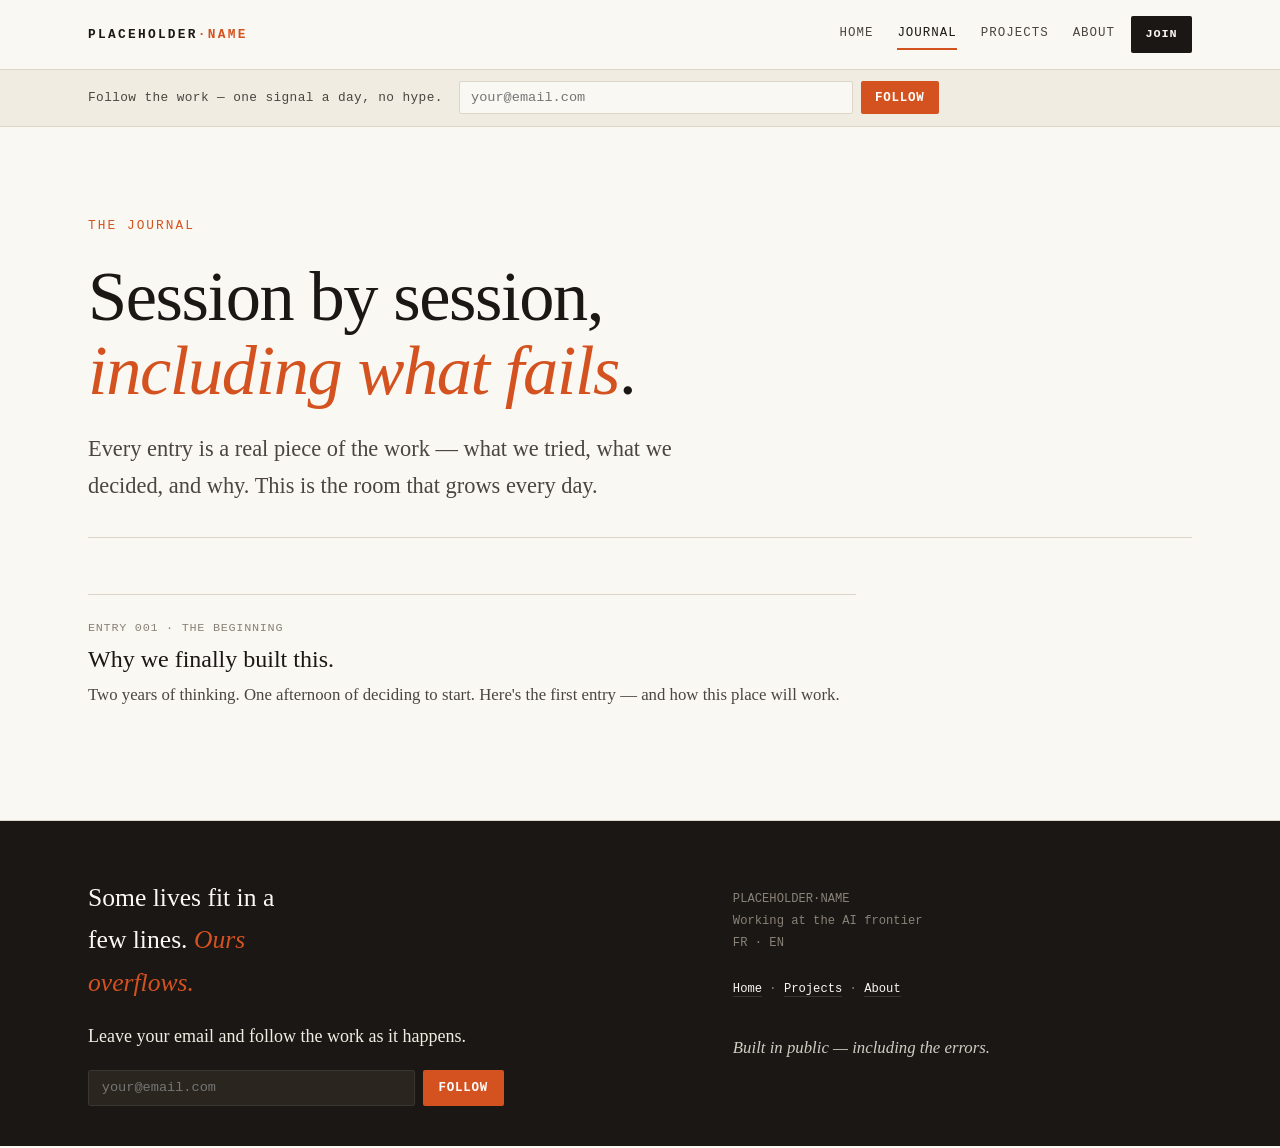
==== journal.html @ db7d2392 "Add files via upload" ====
<!DOCTYPE html>
<html lang="en">
<head>
<meta charset="utf-8">
<meta name="viewport" content="width=device-width, initial-scale=1">
<title>Journal — Mireille Frenette & Benoit Guerville</title>
<meta name="description" content="The daily journal: sessions, findings, and reactions to what's moving at the AI frontier — in our own voice.">
<link rel="stylesheet" href="style.css">
</head>
<body>
<header class="site">
  <div class="bar">
    <a class="brand" href="index.html">PLACEHOLDER<span>·NAME</span></a>
    <div style="display:flex;align-items:center;gap:1rem;">
      <nav class="menu" id="menu">
        <a href="index.html">Home</a>
        <a href="journal.html" aria-current="page">Journal</a>
        <a href="projects.html">Projects</a>
        <a href="about.html">About</a>
      </nav>
      <a class="join-btn" href="#join">Join</a>
      <button class="menu-toggle" id="toggle" aria-label="Menu" aria-expanded="false">
        <svg width="24" height="24" viewBox="0 0 24 24" fill="none" stroke="currentColor" stroke-width="2"><line x1="3" y1="6" x2="21" y2="6"/><line x1="3" y1="12" x2="21" y2="12"/><line x1="3" y1="18" x2="21" y2="18"/></svg>
      </button>
    </div>
  </div>
  <div class="capture-strip"><div class="inner">
    <p>Follow the work — one signal a day, no hype.</p>
    <form onsubmit="return fakeSubmit(event)"><input type="email" placeholder="your@email.com" required aria-label="Email"><button type="submit">Follow</button></form>
  </div></div>
</header>

<div class="wrap">
  <section class="hero" style="padding-bottom:2rem;">
    <p class="eyebrow">The journal</p>
    <h1>Session by session, <em>including what fails</em>.</h1>
    <p class="lede">Every entry is a real piece of the work — what we tried, what we decided, and why. This is the room that grows every day.</p>
  </section>
  <section class="block">
    <div class="post-list">
      <a class="post-item" href="posts/hello.html">
        <p class="meta">Entry 001 · the beginning</p>
        <h3>Why we finally built this.</h3>
        <p>Two years of thinking. One afternoon of deciding to start. Here's the first entry — and how this place will work.</p>
      </a>
      <!-- NEW POSTS GET ADDED HERE — one <a class="post-item"> block per post,
           or generated automatically by an agent writing into this folder. -->
    </div>
  </section>
</div>

<footer class="site" id="join">
  <div class="wrap"><div class="foot-grid">
    <div>
      <h3>Some lives fit in a few lines. <em>Ours overflows.</em></h3>
      <p style="color:var(--paper-deep);max-width:26rem;">Leave your email and follow the work as it happens.</p>
      <form onsubmit="return fakeSubmit(event)"><input type="email" placeholder="your@email.com" required aria-label="Email"><button type="submit">Follow</button></form>
    </div>
    <div class="colophon">
      <p>PLACEHOLDER·NAME<br>Working at the AI frontier<br>FR · EN</p>
      <p style="margin-top:1.5rem;"><a href="index.html">Home</a> · <a href="projects.html">Projects</a> · <a href="about.html">About</a></p>
      <p class="tagline">Built in public — including the errors.</p>
    </div>
  </div></div>
</footer>

<script>
  var t=document.getElementById('toggle'),m=document.getElementById('menu');
  t.addEventListener('click',function(){var o=m.classList.toggle('open');t.setAttribute('aria-expanded',o);});
  function fakeSubmit(e){e.preventDefault();alert('Email capture works here — we\'ll connect your real list when we go live.');return false;}
</script>
</body>
</html>
---- style.css ----
/* =========================================================================
   SHARED SHELL — defined once, inherited by every page.
   Design principle: OVERFLOW + CONTRAST (the grand écart).
   Refined editorial serif against plain technical mono.
   Calm space against dense bursts. One hot accent, used sparingly.
   ========================================================================= */

:root {
  /* Palette — ink & paper with a single "ember" accent and a cool counter-accent.
     Not Hugo's red/black; not the cream-serif-terracotta AI default. */
  --paper:      #faf8f3;   /* warm off-white, but quieter than the trendy cream */
  --paper-deep: #f0ece2;
  --ink:        #1a1714;   /* near-black, warm */
  --ink-soft:   #4a4540;
  --ink-faint:  #8a8278;
  --ember:      #d4521f;   /* the hot accent — burnt orange, used with restraint */
  --cool:       #2f4858;   /* the counter — deep slate-teal, the "other hat" */
  --line:       #ddd6c8;

  --serif: "Georgia", "Iowan Old Style", "Palatino", serif;
  --mono:  "SF Mono", "JetBrains Mono", "Menlo", "Consolas", monospace;

  --measure: 38rem;
  --maxw: 72rem;
}

* { box-sizing: border-box; }

html { -webkit-text-size-adjust: 100%; }

body {
  margin: 0;
  background: var(--paper);
  color: var(--ink);
  font-family: var(--serif);
  font-size: 1.125rem;
  line-height: 1.65;
  -webkit-font-smoothing: antialiased;
}

/* ---- Layout shell ---- */
.wrap { width: 100%; max-width: var(--maxw); margin: 0 auto; padding: 0 1.5rem; }

/* =========================================================================
   HEADER — menu line + email capture worked INTO the header (per Mireille).
   ========================================================================= */
header.site {
  border-bottom: 1px solid var(--line);
  background: var(--paper);
  position: sticky; top: 0; z-index: 50;
}
.bar {
  display: flex; align-items: center; justify-content: space-between;
  gap: 1rem; padding: 1rem 1.5rem; max-width: var(--maxw); margin: 0 auto;
}
.brand {
  font-family: var(--mono);
  font-size: .8rem; letter-spacing: .18em; text-transform: uppercase;
  font-weight: 600; text-decoration: none; color: var(--ink);
  white-space: nowrap;
}
.brand span { color: var(--ember); }

nav.menu { display: flex; align-items: center; gap: 1.5rem; }
nav.menu a {
  font-family: var(--mono); font-size: .78rem; letter-spacing: .08em;
  text-transform: uppercase; text-decoration: none; color: var(--ink-soft);
  padding: .25rem 0; border-bottom: 2px solid transparent; transition: .15s;
}
nav.menu a:hover, nav.menu a[aria-current="page"] { color: var(--ink); border-color: var(--ember); }

/* the persistent JOIN button — stays visible even when menu collapses on mobile */
.join-btn {
  font-family: var(--mono); font-size: .74rem; letter-spacing: .08em;
  text-transform: uppercase; font-weight: 600;
  background: var(--ink); color: var(--paper);
  text-decoration: none; padding: .55rem .9rem; border-radius: 2px;
  white-space: nowrap; transition: .15s;
}
.join-btn:hover { background: var(--ember); }

/* email capture line UNDER the menu line */
.capture-strip {
  border-top: 1px solid var(--line);
  background: var(--paper-deep);
}
.capture-strip .inner {
  max-width: var(--maxw); margin: 0 auto; padding: .7rem 1.5rem;
  display: flex; align-items: center; gap: 1rem; flex-wrap: wrap;
}
.capture-strip p {
  margin: 0; font-family: var(--mono); font-size: .8rem;
  letter-spacing: .03em; color: var(--ink-soft);
}
.capture-strip form { display: flex; gap: .5rem; flex: 1; min-width: 16rem; max-width: 30rem; }
.capture-strip input[type=email] {
  flex: 1; font-family: var(--mono); font-size: .85rem;
  padding: .5rem .7rem; border: 1px solid var(--line); border-radius: 2px;
  background: var(--paper); color: var(--ink);
}
.capture-strip input[type=email]:focus { outline: 2px solid var(--ember); outline-offset: 1px; }
.capture-strip button {
  font-family: var(--mono); font-size: .78rem; letter-spacing: .06em;
  text-transform: uppercase; font-weight: 600; cursor: pointer;
  background: var(--ember); color: #fff; border: 0; border-radius: 2px;
  padding: .5rem .9rem; transition: .15s;
}
.capture-strip button:hover { background: var(--ink); }

/* mobile menu toggle */
.menu-toggle { display: none; background: none; border: 0; cursor: pointer; padding: .4rem; }
.menu-toggle svg { display: block; }

@media (max-width: 720px) {
  nav.menu {
    display: none; position: absolute; top: 100%; left: 0; right: 0;
    flex-direction: column; align-items: flex-start; gap: 0;
    background: var(--paper); border-bottom: 1px solid var(--line); padding: .5rem 1.5rem 1rem;
  }
  nav.menu.open { display: flex; }
  nav.menu a { padding: .6rem 0; width: 100%; }
  .menu-toggle { display: block; }
  /* JOIN stays visible next to the hamburger */
}

/* =========================================================================
   HERO — the thesis. The grand écart, stated.
   ========================================================================= */
.hero { padding: 5.5rem 0 4rem; }
.hero .eyebrow {
  font-family: var(--mono); font-size: .8rem; letter-spacing: .16em;
  text-transform: uppercase; color: var(--ember); margin: 0 0 1.5rem;
}
.hero h1 {
  font-family: var(--serif); font-weight: 400;
  font-size: clamp(2.4rem, 6vw, 4.4rem); line-height: 1.05;
  letter-spacing: -.02em; margin: 0 0 1.5rem; max-width: 20ch;
}
.hero h1 em { font-style: italic; color: var(--ember); }
.hero .lede {
  font-size: clamp(1.15rem, 2.4vw, 1.4rem); color: var(--ink-soft);
  max-width: var(--measure); margin: 0;
}

/* the contrast device: a mono "spec line" under the serif hero */
.spec-line {
  font-family: var(--mono); font-size: .8rem; letter-spacing: .04em;
  color: var(--ink-faint); margin-top: 2.5rem; padding-top: 1.5rem;
  border-top: 1px solid var(--line); display: flex; flex-wrap: wrap; gap: 1.5rem;
}
.spec-line b { color: var(--ink); font-weight: 600; }

/* =========================================================================
   SECTIONS
   ========================================================================= */
section.block { padding: 3.5rem 0; border-top: 1px solid var(--line); }
.section-label {
  font-family: var(--mono); font-size: .78rem; letter-spacing: .14em;
  text-transform: uppercase; color: var(--cool); margin: 0 0 1.75rem;
}
h2.big {
  font-family: var(--serif); font-weight: 400;
  font-size: clamp(1.8rem, 4vw, 2.8rem); line-height: 1.1;
  letter-spacing: -.015em; margin: 0 0 1.25rem; max-width: 24ch;
}
.prose { max-width: var(--measure); }
.prose p { margin: 0 0 1.1rem; }
.prose p:last-child { margin-bottom: 0; }
.prose em { color: var(--ember); font-style: italic; }

/* the "overflow" two-column contrast: serif story | mono facts */
.split { display: grid; grid-template-columns: 1.4fr 1fr; gap: 3rem; align-items: start; }
.split .facts {
  font-family: var(--mono); font-size: .9rem; line-height: 1.7; color: var(--ink-soft);
}
.split .facts .fact { padding: .6rem 0; border-bottom: 1px solid var(--line); }
.split .facts .fact:first-child { border-top: 1px solid var(--line); }
.split .facts b { color: var(--ink); }
@media (max-width: 720px) { .split { grid-template-columns: 1fr; gap: 1.5rem; } }

/* =========================================================================
   JOURNAL / POST LIST
   ========================================================================= */
.post-list { max-width: 48rem; }
.post-item { display: block; text-decoration: none; color: inherit;
  padding: 1.5rem 0; border-top: 1px solid var(--line); transition: .15s; }
.post-item:hover { padding-left: .5rem; }
.post-item:hover h3 { color: var(--ember); }
.post-item .meta { font-family: var(--mono); font-size: .74rem; letter-spacing: .06em;
  text-transform: uppercase; color: var(--ink-faint); margin: 0 0 .4rem; }
.post-item h3 { font-family: var(--serif); font-weight: 400; font-size: 1.5rem;
  line-height: 1.2; margin: 0 0 .4rem; transition: .15s; }
.post-item p { margin: 0; color: var(--ink-soft); font-size: 1.05rem; }

/* =========================================================================
   PROJECTS / TOOLS  (framed now, fills in within days)
   ========================================================================= */
.cards { display: grid; grid-template-columns: repeat(2, 1fr); gap: 1.25rem; }
@media (max-width: 720px) { .cards { grid-template-columns: 1fr; } }
.card { border: 1px solid var(--line); border-radius: 3px; padding: 1.75rem;
  background: var(--paper); transition: .15s; }
.card.soon { border-style: dashed; color: var(--ink-faint); }
.card .tag { font-family: var(--mono); font-size: .7rem; letter-spacing: .1em;
  text-transform: uppercase; color: var(--cool); margin: 0 0 .75rem; }
.card.soon .tag { color: var(--ink-faint); }
.card h3 { font-family: var(--serif); font-weight: 400; font-size: 1.35rem; margin: 0 0 .5rem; }
.card p { margin: 0; font-size: 1rem; color: var(--ink-soft); }

/* =========================================================================
   FOOTER — capture again + the bio's closing line
   ========================================================================= */
footer.site { border-top: 1px solid var(--line); background: var(--ink); color: var(--paper);
  padding: 3.5rem 0 2.5rem; margin-top: 2rem; }
footer.site .foot-grid { display: grid; grid-template-columns: 1.3fr 1fr; gap: 3rem; }
@media (max-width: 720px) { footer.site .foot-grid { grid-template-columns: 1fr; gap: 2rem; } }
footer.site h3 { font-family: var(--serif); font-weight: 400; font-size: 1.6rem; margin: 0 0 1rem; max-width: 18ch; }
footer.site h3 em { color: var(--ember); font-style: italic; }
footer.site form { display: flex; gap: .5rem; max-width: 26rem; margin-top: 1rem; }
footer.site input[type=email] { flex: 1; font-family: var(--mono); font-size: .85rem;
  padding: .6rem .8rem; border: 1px solid #3a352f; border-radius: 2px; background: #2a261f; color: var(--paper); }
footer.site input[type=email]:focus { outline: 2px solid var(--ember); }
footer.site button { font-family: var(--mono); font-size: .78rem; letter-spacing: .06em;
  text-transform: uppercase; font-weight: 600; cursor: pointer; background: var(--ember);
  color: #fff; border: 0; border-radius: 2px; padding: .6rem 1rem; }
footer.site button:hover { background: var(--paper); color: var(--ink); }
footer.site .colophon { font-family: var(--mono); font-size: .76rem; line-height: 1.8;
  color: var(--ink-faint); }
footer.site .colophon a { color: var(--paper); text-decoration: none; border-bottom: 1px solid #3a352f; }
footer.site .tagline { font-family: var(--serif); font-style: italic; font-size: 1.05rem;
  color: var(--paper-deep); margin-top: 2rem; opacity: .85; }

/* =========================================================================
   POPUP — gentle, one-time, remembers dismissal (in-memory; see note)
   ========================================================================= */
.pop { position: fixed; inset: 0; background: rgba(26,23,20,.55); display: none;
  align-items: center; justify-content: center; z-index: 100; padding: 1.5rem; }
.pop.show { display: flex; }
.pop .panel { background: var(--paper); max-width: 26rem; width: 100%; padding: 2.25rem;
  border-radius: 4px; position: relative; box-shadow: 0 20px 60px rgba(0,0,0,.25); }
.pop .panel .eyebrow { font-family: var(--mono); font-size: .75rem; letter-spacing: .14em;
  text-transform: uppercase; color: var(--ember); margin: 0 0 .75rem; }
.pop .panel h3 { font-family: var(--serif); font-weight: 400; font-size: 1.6rem; margin: 0 0 .5rem; }
.pop .panel p { margin: 0 0 1.25rem; color: var(--ink-soft); font-size: 1rem; }
.pop .panel form { display: flex; gap: .5rem; }
.pop .panel input[type=email] { flex: 1; font-family: var(--mono); font-size: .85rem;
  padding: .6rem .8rem; border: 1px solid var(--line); border-radius: 2px; background: #fff; }
.pop .panel input[type=email]:focus { outline: 2px solid var(--ember); }
.pop .panel button.go { font-family: var(--mono); font-size: .78rem; letter-spacing: .06em;
  text-transform: uppercase; font-weight: 600; cursor: pointer; background: var(--ember);
  color: #fff; border: 0; border-radius: 2px; padding: .6rem 1rem; }
.pop .panel .close { position: absolute; top: .75rem; right: .9rem; background: none; border: 0;
  font-size: 1.5rem; line-height: 1; cursor: pointer; color: var(--ink-faint); }

/* Article body for individual posts */
article.post { padding: 3.5rem 0; }
article.post .meta { font-family: var(--mono); font-size: .78rem; letter-spacing: .08em;
  text-transform: uppercase; color: var(--ink-faint); margin: 0 0 1rem; }
article.post h1 { font-family: var(--serif); font-weight: 400; font-size: clamp(2rem,5vw,3rem);
  line-height: 1.1; letter-spacing: -.02em; margin: 0 0 2rem; max-width: 22ch; }
article.post .body { max-width: var(--measure); }
article.post .body p { margin: 0 0 1.3rem; }
article.post .body h2 { font-family: var(--serif); font-weight: 400; font-size: 1.6rem; margin: 2.5rem 0 1rem; }

@media (prefers-reduced-motion: reduce) { * { transition: none !important; animation: none !important; } }
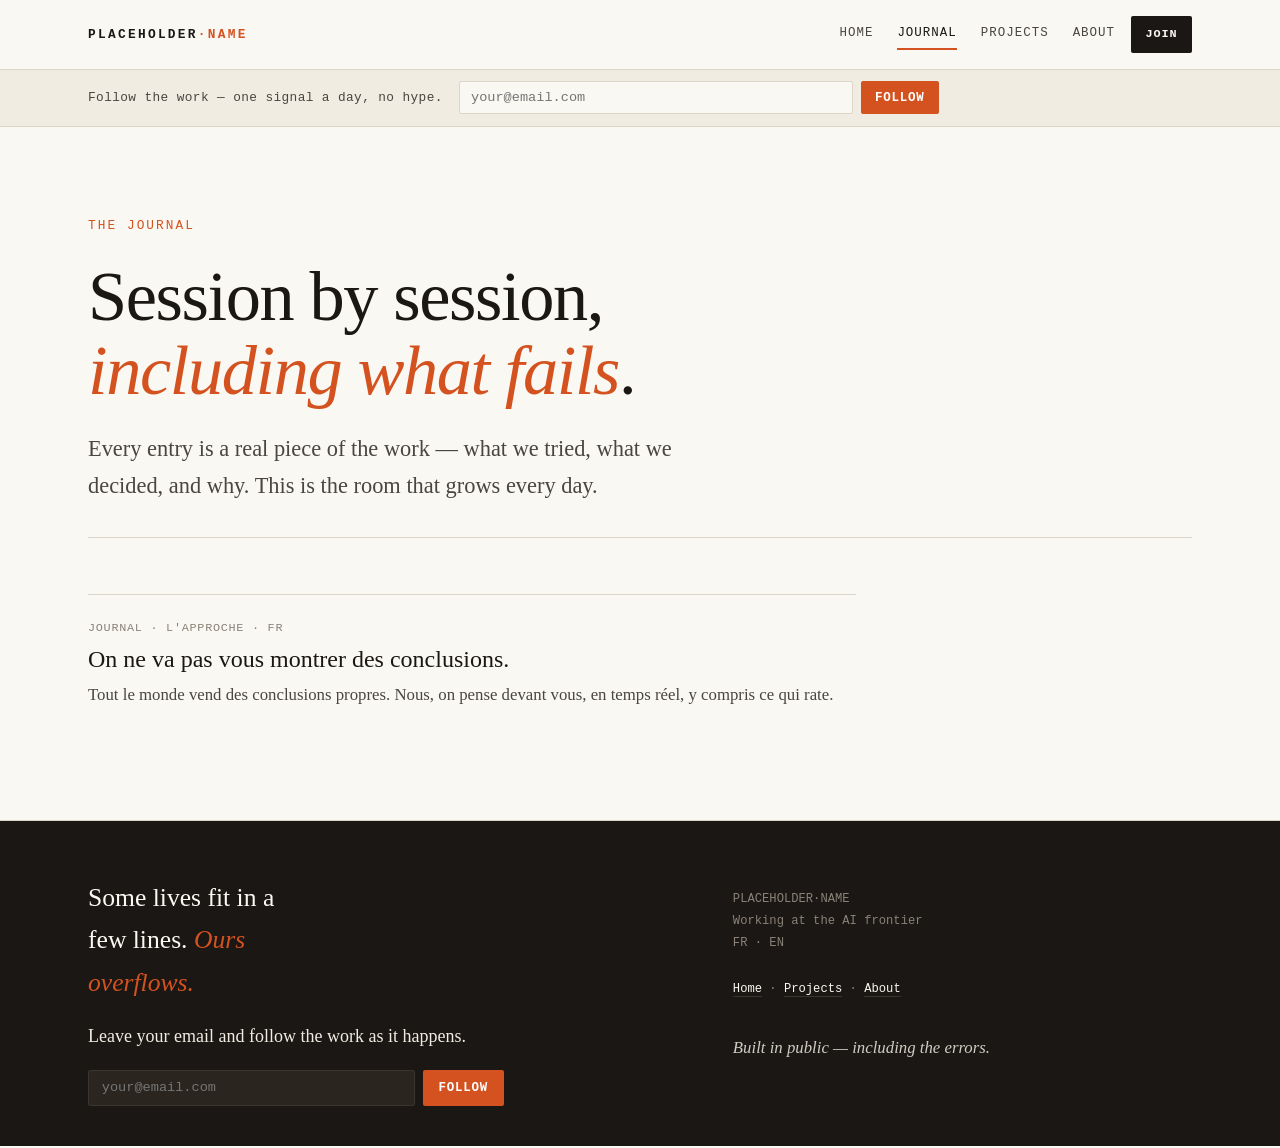
==== commit a205cc34: "Add files via upload" ====
--- a/journal.html
+++ b/journal.html
@@ -38,13 +38,14 @@
   </section>
   <section class="block">
     <div class="post-list">
-      <a class="post-item" href="posts/hello.html">
-        <p class="meta">Entry 001 · the beginning</p>
-        <h3>Why we finally built this.</h3>
-        <p>Two years of thinking. One afternoon of deciding to start. Here's the first entry — and how this place will work.</p>
+      <a class="post-item" href="posts/fr/regardez-nous-penser.html">
+        <p class="meta">Journal · l'approche · FR</p>
+        <h3>On ne va pas vous montrer des conclusions.</h3>
+        <p>Tout le monde vend des conclusions propres. Nous, on pense devant vous, en temps réel, y compris ce qui rate.</p>
       </a>
-      <!-- NEW POSTS GET ADDED HERE — one <a class="post-item"> block per post,
-           or generated automatically by an agent writing into this folder. -->
+      <!-- NEW POSTS GET ADDED HERE — one <a class="post-item"> block per post (link the
+           PRIMARY-language file; its in-page toggle reaches the other language).
+           An agent writing into posts/ inserts its block right here. -->
     </div>
   </section>
 </div>
--- a/style.css
+++ b/style.css
@@ -78,6 +78,15 @@
   white-space: nowrap; transition: .15s;
 }
 .join-btn:hover { background: var(--ember); }
+
+/* FR/EN language toggle — sits in the header bar, deliberately quiet */
+.lang-toggle {
+  font-family: var(--mono); font-size: .74rem; letter-spacing: .08em;
+  text-transform: uppercase; color: var(--ink-soft);
+  text-decoration: none; padding: .55rem .4rem;
+  border-bottom: 1px solid transparent; transition: .15s; white-space: nowrap;
+}
+.lang-toggle:hover { color: var(--ink); border-color: var(--ember); }
 
 /* email capture line UNDER the menu line */
 .capture-strip {
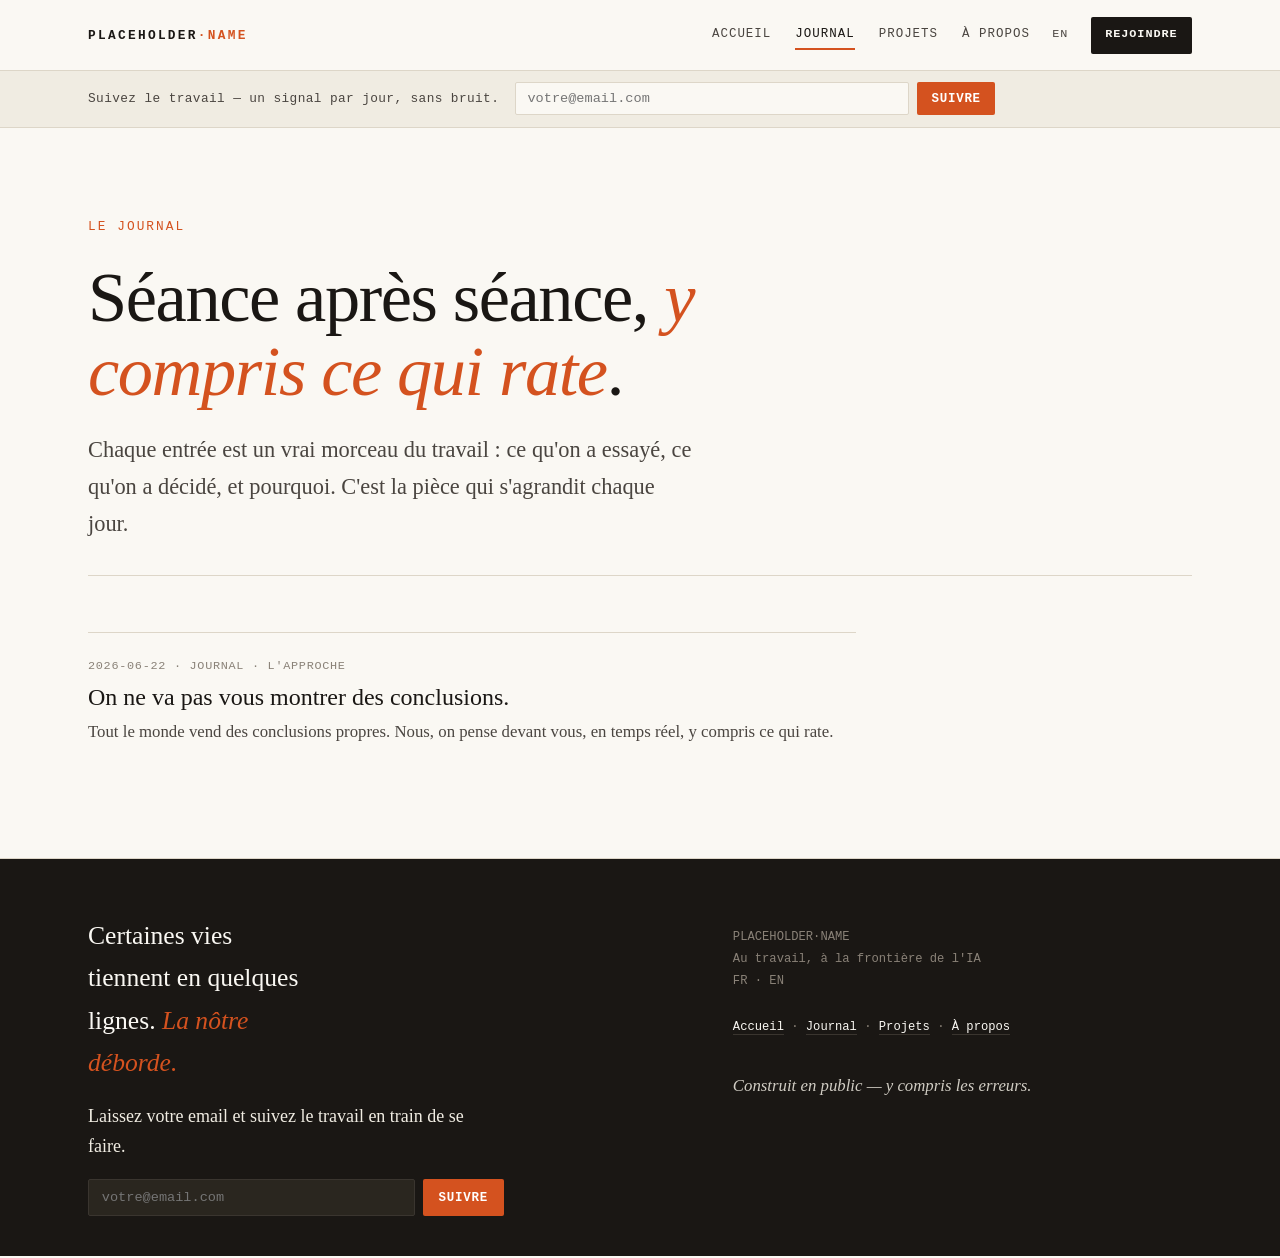
==== commit 77e20487: "Add files via upload" ====
--- a/journal.html
+++ b/journal.html
@@ -1,74 +1,75 @@
 <!DOCTYPE html>
-<html lang="en">
+<html lang="fr">
 <head>
 <meta charset="utf-8">
 <meta name="viewport" content="width=device-width, initial-scale=1">
 <title>Journal — Mireille Frenette & Benoit Guerville</title>
-<meta name="description" content="The daily journal: sessions, findings, and reactions to what's moving at the AI frontier — in our own voice.">
-<link rel="stylesheet" href="style.css">
+<meta name="description" content="Le journal au quotidien : séances, trouvailles et réactions à ce qui bouge à la frontière de l'IA, dans notre voix.">
+<meta property="og:title" content="Journal — Mireille Frenette & Benoit Guerville">
+<meta property="og:description" content="Le journal au quotidien : séances, trouvailles et réactions à ce qui bouge à la frontière de l'IA, dans notre voix.">
+<link rel="alternate" hreflang="fr" href="https://255signal.com/journal.html">
+<link rel="alternate" hreflang="en" href="https://255signal.com/en/journal.html">
+<link rel="alternate" hreflang="x-default" href="https://255signal.com/journal.html">
+<link rel="stylesheet" href="/style.css">
 </head>
 <body>
 <header class="site">
   <div class="bar">
-    <a class="brand" href="index.html">PLACEHOLDER<span>·NAME</span></a>
+    <a class="brand" href="/index.html">PLACEHOLDER<span>·NAME</span></a>
     <div style="display:flex;align-items:center;gap:1rem;">
       <nav class="menu" id="menu">
-        <a href="index.html">Home</a>
-        <a href="journal.html" aria-current="page">Journal</a>
-        <a href="projects.html">Projects</a>
-        <a href="about.html">About</a>
+        <a href="/index.html">Accueil</a>
+        <a href="/journal.html" aria-current="page">Journal</a>
+        <a href="/projets.html">Projets</a>
+        <a href="/a-propos.html">À propos</a>
       </nav>
-      <a class="join-btn" href="#join">Join</a>
+      <a class="lang-toggle" href="/en/journal.html">EN</a>
+      <a class="join-btn" href="#join">Rejoindre</a>
       <button class="menu-toggle" id="toggle" aria-label="Menu" aria-expanded="false">
         <svg width="24" height="24" viewBox="0 0 24 24" fill="none" stroke="currentColor" stroke-width="2"><line x1="3" y1="6" x2="21" y2="6"/><line x1="3" y1="12" x2="21" y2="12"/><line x1="3" y1="18" x2="21" y2="18"/></svg>
       </button>
     </div>
   </div>
   <div class="capture-strip"><div class="inner">
-    <p>Follow the work — one signal a day, no hype.</p>
-    <form onsubmit="return fakeSubmit(event)"><input type="email" placeholder="your@email.com" required aria-label="Email"><button type="submit">Follow</button></form>
+    <p>Suivez le travail — un signal par jour, sans bruit.</p>
+    <form onsubmit="return fakeSubmit(event)"><input type="email" placeholder="votre@email.com" required aria-label="Email"><button type="submit">Suivre</button></form>
   </div></div>
 </header>
-
 <div class="wrap">
   <section class="hero" style="padding-bottom:2rem;">
-    <p class="eyebrow">The journal</p>
-    <h1>Session by session, <em>including what fails</em>.</h1>
-    <p class="lede">Every entry is a real piece of the work — what we tried, what we decided, and why. This is the room that grows every day.</p>
+    <p class="eyebrow">Le journal</p>
+    <h1>Séance après séance, <em>y compris ce qui rate</em>.</h1>
+    <p class="lede">Chaque entrée est un vrai morceau du travail : ce qu'on a essayé, ce qu'on a décidé, et pourquoi. C'est la pièce qui s'agrandit chaque jour.</p>
   </section>
   <section class="block">
     <div class="post-list">
-      <a class="post-item" href="posts/fr/regardez-nous-penser.html">
-        <p class="meta">Journal · l'approche · FR</p>
+      <a class="post-item" href="/posts/fr/regardez-nous-penser.html">
+        <p class="meta">2026-06-22 · journal · l'approche</p>
         <h3>On ne va pas vous montrer des conclusions.</h3>
         <p>Tout le monde vend des conclusions propres. Nous, on pense devant vous, en temps réel, y compris ce qui rate.</p>
       </a>
-      <!-- NEW POSTS GET ADDED HERE — one <a class="post-item"> block per post (link the
-           PRIMARY-language file; its in-page toggle reaches the other language).
-           An agent writing into posts/ inserts its block right here. -->
+      <!-- NOUVEAUX POSTS ICI — un bloc <a class="post-item"> par post. Un agent insère ici. -->
     </div>
   </section>
 </div>
-
 <footer class="site" id="join">
   <div class="wrap"><div class="foot-grid">
     <div>
-      <h3>Some lives fit in a few lines. <em>Ours overflows.</em></h3>
-      <p style="color:var(--paper-deep);max-width:26rem;">Leave your email and follow the work as it happens.</p>
-      <form onsubmit="return fakeSubmit(event)"><input type="email" placeholder="your@email.com" required aria-label="Email"><button type="submit">Follow</button></form>
+      <h3>Certaines vies tiennent en quelques lignes. <em>La nôtre déborde.</em></h3>
+      <p style="color:var(--paper-deep);max-width:26rem;">Laissez votre email et suivez le travail en train de se faire.</p>
+      <form onsubmit="return fakeSubmit(event)"><input type="email" placeholder="votre@email.com" required aria-label="Email"><button type="submit">Suivre</button></form>
     </div>
     <div class="colophon">
-      <p>PLACEHOLDER·NAME<br>Working at the AI frontier<br>FR · EN</p>
-      <p style="margin-top:1.5rem;"><a href="index.html">Home</a> · <a href="projects.html">Projects</a> · <a href="about.html">About</a></p>
-      <p class="tagline">Built in public — including the errors.</p>
+      <p>PLACEHOLDER·NAME<br>Au travail, à la frontière de l'IA<br>FR · EN</p>
+      <p style="margin-top:1.5rem;"><a href="/index.html">Accueil</a> · <a href="/journal.html">Journal</a> · <a href="/projets.html">Projets</a> · <a href="/a-propos.html">À propos</a></p>
+      <p class="tagline">Construit en public — y compris les erreurs.</p>
     </div>
   </div></div>
 </footer>
-
 <script>
   var t=document.getElementById('toggle'),m=document.getElementById('menu');
   t.addEventListener('click',function(){var o=m.classList.toggle('open');t.setAttribute('aria-expanded',o);});
-  function fakeSubmit(e){e.preventDefault();alert('Email capture works here — we\'ll connect your real list when we go live.');return false;}
+  function fakeSubmit(e){e.preventDefault();alert('OK');return false;}
 </script>
 </body>
 </html>
